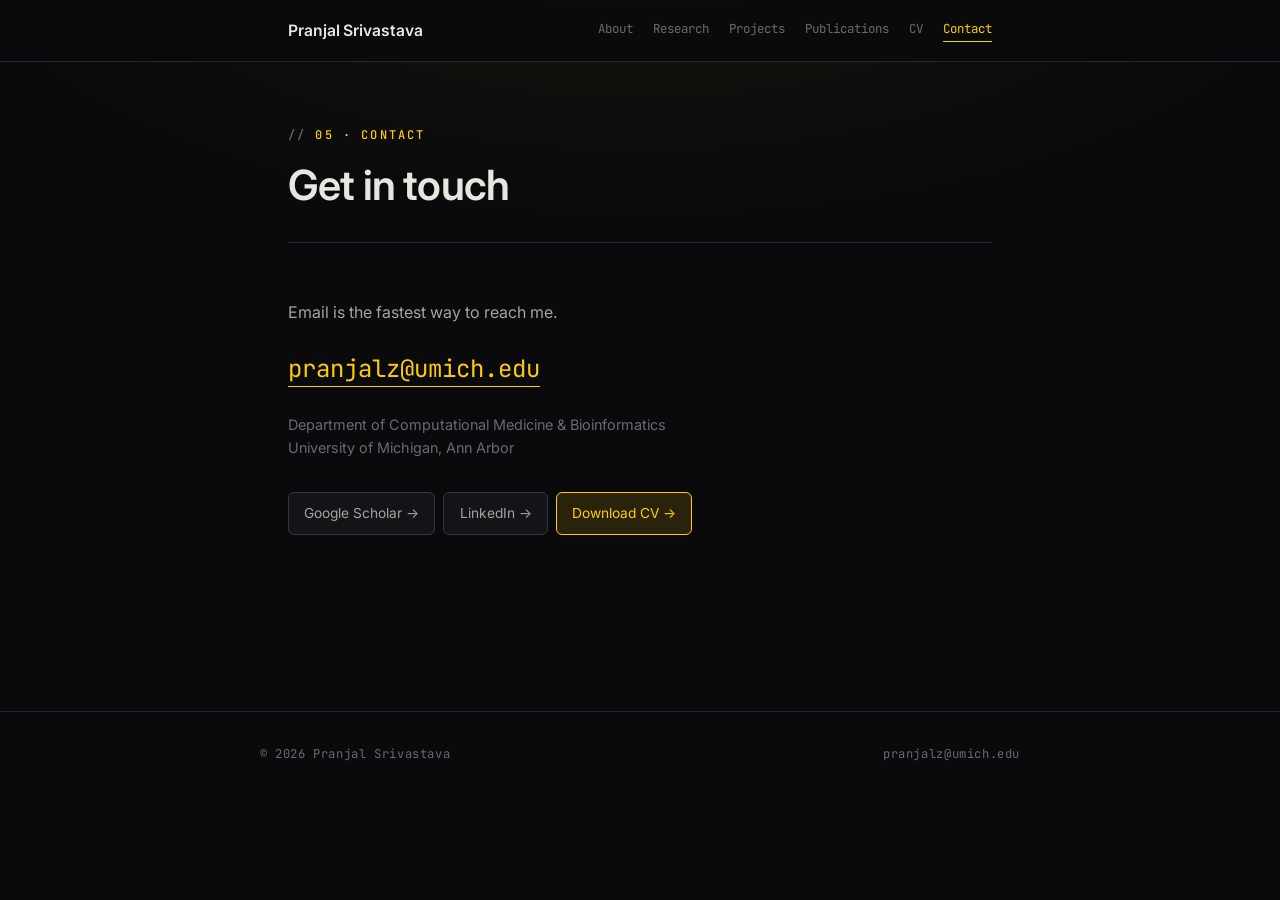
==== contact.html @ e6877b42 "Initial site: multi-page modern dark academic homepage Pages: About, Research, Projects, Publication" ====
<!DOCTYPE html>
<html lang="en">
<head>
<meta charset="UTF-8" />
<meta name="viewport" content="width=device-width, initial-scale=1.0" />
<title>Contact &mdash; Pranjal Srivastava</title>
<meta name="description" content="Contact Pranjal Srivastava." />
<link rel="preconnect" href="https://fonts.googleapis.com" />
<link rel="preconnect" href="https://fonts.gstatic.com" crossorigin />
<link href="https://fonts.googleapis.com/css2?family=Inter:wght@400;500;600;700&family=JetBrains+Mono:wght@400;500&display=swap" rel="stylesheet" />
<link rel="stylesheet" href="styles.css" />
</head>
<body>

<header class="site-header">
  <div class="site-header-inner">
    <a href="index.html" class="site-title">Pranjal Srivastava</a>
    <nav class="site-nav">
      <a href="index.html">About</a>
      <a href="research.html">Research</a>
      <a href="projects.html">Projects</a>
      <a href="publications.html">Publications</a>
      <a href="cv.html">CV</a>
      <a href="contact.html" class="active">Contact</a>
    </nav>
  </div>
</header>

<main>

  <div class="page-header">
    <p class="kicker">05 &middot; Contact</p>
    <h1>Get in touch</h1>
  </div>

  <p>Email is the fastest way to reach me.</p>

  <p class="contact-grid">
    <a href="mailto:pranjalz@umich.edu" class="big-link">pranjalz@umich.edu</a>
  </p>

  <p class="muted">
    Department of Computational Medicine &amp; Bioinformatics<br />
    University of Michigan, Ann Arbor
  </p>

  <div class="quick-links">
    <a href="https://scholar.google.com/citations?user=CP9EmAwAAAAJ&amp;hl=en" class="ext">Google Scholar &rarr;</a>
    <a href="https://www.linkedin.com/in/pranjal-srivas/" class="ext">LinkedIn &rarr;</a>
    <a href="assets/pranjal_srivastava_cv.pdf" class="ext cv">Download CV &rarr;</a>
  </div>

</main>

<footer>
  <div class="footer-inner">
    <span>&copy; <span id="year">2026</span> Pranjal Srivastava</span>
    <span><a href="mailto:pranjalz@umich.edu">pranjalz@umich.edu</a></span>
  </div>
</footer>

<script>
  document.getElementById('year').textContent = new Date().getFullYear();
</script>
</body>
</html>
---- styles.css ----
/* ============================================
   Pranjal Srivastava — personal site
   Modern dark, multi-page
   ============================================ */

:root {
  --bg: #0a0a0c;
  --bg-elev: #131418;
  --bg-elev-2: #1a1b21;
  --bg-header: rgba(10, 10, 12, 0.78);
  --fg: #e8e6e1;
  --fg-dim: #a6a39c;
  --fg-muted: #6b6970;
  --accent: #ffcb05;
  --accent-soft: #ffcb0520;
  --accent-2: #7dd3fc;
  --rule: #25262d;
  --rule-strong: #34353d;

  --sans: "Inter", -apple-system, BlinkMacSystemFont, "Segoe UI", Helvetica, Arial, sans-serif;
  --mono: "JetBrains Mono", "SF Mono", Menlo, Consolas, monospace;

  --radius: 6px;
  --radius-lg: 10px;
  --max-w: 760px;
}

* { box-sizing: border-box; }

html {
  -webkit-text-size-adjust: 100%;
  scroll-behavior: smooth;
}

body {
  margin: 0;
  background:
    radial-gradient(ellipse 80% 50% at 50% -10%, rgba(255, 203, 5, 0.06), transparent 70%),
    var(--bg);
  background-attachment: fixed;
  color: var(--fg);
  font-family: var(--sans);
  font-size: 16px;
  line-height: 1.65;
  -webkit-font-smoothing: antialiased;
  -moz-osx-font-smoothing: grayscale;
  text-rendering: optimizeLegibility;
}

::selection {
  background: var(--accent);
  color: var(--bg);
}

a {
  color: var(--fg);
  text-decoration: none;
  transition: color 140ms ease, border-color 140ms ease, background-color 140ms ease;
}
a:hover { color: var(--accent); }

/* ============================================
   SITE HEADER (shared)
   ============================================ */
.site-header {
  position: sticky;
  top: 0;
  z-index: 100;
  background: var(--bg-header);
  backdrop-filter: saturate(140%) blur(12px);
  -webkit-backdrop-filter: saturate(140%) blur(12px);
  border-bottom: 1px solid var(--rule);
}

.site-header-inner {
  max-width: var(--max-w);
  margin: 0 auto;
  padding: 1.1rem 1.75rem;
  display: flex;
  align-items: center;
  justify-content: space-between;
  gap: 1.5rem;
}

.site-title {
  font-weight: 600;
  font-size: 0.98rem;
  letter-spacing: -0.005em;
  color: var(--fg);
}
.site-title:hover { color: var(--accent); }

.site-nav {
  display: flex;
  gap: 1.25rem;
  font-family: var(--mono);
  font-size: 0.78rem;
}
.site-nav a {
  color: var(--fg-muted);
  border-bottom: 1px solid transparent;
  padding-bottom: 2px;
}
.site-nav a:hover {
  color: var(--accent);
}
.site-nav a.active {
  color: var(--accent);
  border-bottom-color: var(--accent);
}

/* ============================================
   MAIN
   ============================================ */
main {
  max-width: var(--max-w);
  margin: 0 auto;
  padding: 4rem 1.75rem 6rem;
}

.page-header {
  margin-bottom: 3.5rem;
  padding-bottom: 2rem;
  border-bottom: 1px solid var(--rule);
}

.kicker {
  font-family: var(--mono);
  font-size: 0.75rem;
  font-weight: 500;
  letter-spacing: 0.18em;
  text-transform: uppercase;
  color: var(--accent);
  margin: 0 0 1rem;
}
.kicker::before {
  content: "// ";
  color: var(--fg-muted);
}

h1 {
  font-family: var(--sans);
  font-weight: 600;
  font-size: clamp(1.85rem, 4.5vw, 2.6rem);
  line-height: 1.15;
  letter-spacing: -0.02em;
  margin: 0;
  color: var(--fg);
}

h2 {
  font-family: var(--sans);
  font-weight: 600;
  font-size: 1.15rem;
  letter-spacing: -0.005em;
  margin: 2.5rem 0 1.25rem;
  color: var(--fg);
  padding-bottom: 0.5rem;
  border-bottom: 1px solid var(--rule);
}
h2:first-child { margin-top: 0; }

h3 {
  font-size: 1rem;
  font-weight: 600;
  margin: 0;
  color: var(--fg);
  letter-spacing: -0.005em;
}

p { margin: 0 0 1rem; color: var(--fg-dim); }
p:last-child { margin-bottom: 0; }
p.lead { font-size: 1.05rem; color: var(--fg); margin-bottom: 1.5rem; }
.muted { color: var(--fg-muted); font-size: 0.9rem; }

/* ============================================
   ABOUT / HOME — quick-link tiles
   ============================================ */
.quick-links {
  display: flex;
  flex-wrap: wrap;
  gap: 0.5rem;
  margin: 2rem 0 0;
}
.ext {
  display: inline-flex;
  align-items: center;
  padding: 0.55rem 0.95rem;
  border: 1px solid var(--rule-strong);
  border-radius: var(--radius);
  font-size: 0.86rem;
  color: var(--fg-dim);
  background: var(--bg-elev);
}
.ext:hover {
  color: var(--accent);
  border-color: var(--accent);
  background: var(--accent-soft);
}
.ext.cv {
  color: var(--accent);
  border-color: var(--accent);
  background: var(--accent-soft);
}
.ext.cv:hover {
  background: var(--accent);
  color: var(--bg);
}

/* ============================================
   RESEARCH TOPICS
   ============================================ */
.topics {
  list-style: none;
  padding: 0;
  margin: 0;
  display: grid;
  gap: 0.5rem;
}
.topics li {
  padding: 1rem 1.15rem;
  background: var(--bg-elev);
  border: 1px solid var(--rule);
  border-radius: var(--radius);
  color: var(--fg-dim);
  transition: border-color 140ms ease, transform 140ms ease;
}
.topics li:hover {
  border-color: var(--rule-strong);
  transform: translateX(2px);
}
.topics strong {
  color: var(--accent);
  font-weight: 600;
  display: block;
  margin-bottom: 0.15rem;
  font-size: 0.95rem;
}

/* ============================================
   PROJECTS
   ============================================ */
.projects {
  display: grid;
  gap: 1rem;
}
.project {
  background: var(--bg-elev);
  border: 1px solid var(--rule);
  border-radius: var(--radius-lg);
  padding: 1.4rem 1.5rem;
  transition: border-color 180ms ease, transform 180ms ease, background-color 180ms ease;
}
.project:hover {
  border-color: var(--accent);
  background: var(--bg-elev-2);
  transform: translateY(-2px);
}
.project header {
  display: flex;
  align-items: baseline;
  justify-content: space-between;
  gap: 1rem;
  margin-bottom: 0.6rem;
  flex-wrap: wrap;
}
.project p { color: var(--fg-dim); font-size: 0.94rem; margin-bottom: 0.75rem; }

.status {
  font-family: var(--mono);
  font-size: 0.7rem;
  font-weight: 500;
  letter-spacing: 0.08em;
  text-transform: uppercase;
  color: var(--fg-muted);
  padding: 0.18rem 0.5rem;
  border: 1px solid var(--rule);
  border-radius: 4px;
  white-space: nowrap;
}
.status.active {
  color: var(--accent);
  border-color: var(--accent);
  background: var(--accent-soft);
}

.tags {
  display: flex;
  flex-wrap: wrap;
  gap: 0.4rem;
  margin: 0 !important;
}
.tags span {
  font-family: var(--mono);
  font-size: 0.7rem;
  color: var(--fg-muted);
  padding: 0.15rem 0.5rem;
  border: 1px solid var(--rule);
  border-radius: 4px;
  background: var(--bg);
}

/* ============================================
   PUBLICATIONS
   ============================================ */
.pubs {
  padding: 0;
  margin: 0;
  list-style: none;
  counter-reset: pub;
}
.pubs li {
  position: relative;
  padding: 1.1rem 0 1.1rem 2.5rem;
  border-bottom: 1px solid var(--rule);
  font-size: 0.95rem;
  color: var(--fg-dim);
  line-height: 1.55;
  counter-increment: pub;
}
.pubs li::before {
  content: counter(pub, decimal-leading-zero);
  position: absolute;
  left: 0;
  top: 1.15rem;
  font-family: var(--mono);
  font-size: 0.75rem;
  color: var(--accent);
  font-weight: 500;
}
.pubs li:last-child { border-bottom: none; }
.pubs em {
  color: var(--fg);
  font-style: normal;
  font-weight: 500;
  display: block;
  margin: 0.15rem 0;
}
.pubs strong { color: var(--accent); font-weight: 600; }
.pubs .venue { font-style: italic; color: var(--fg-muted); }
.pubs a {
  font-family: var(--mono);
  font-size: 0.72rem;
  text-transform: uppercase;
  letter-spacing: 0.08em;
  margin-left: 0.4rem;
  color: var(--fg-muted);
  padding: 0.1rem 0.4rem;
  border: 1px solid var(--rule);
  border-radius: 3px;
}
.pubs a:hover {
  color: var(--accent);
  border-color: var(--accent);
}

.aside {
  font-size: 0.88rem;
  color: var(--fg-muted);
  margin-top: 1.25rem;
  font-style: italic;
}

/* ============================================
   CV — Experience & Education
   ============================================ */
dl { margin: 0; }
dt {
  font-weight: 600;
  margin-top: 1.5rem;
  color: var(--fg);
  font-size: 0.98rem;
  padding-left: 1rem;
  border-left: 2px solid var(--accent);
}
dt:first-of-type { margin-top: 0; }
dd {
  margin: 0.4rem 0 0 1rem;
  color: var(--fg-dim);
  font-size: 0.94rem;
}
.experience dd em { color: var(--fg-muted); font-style: italic; }

.cv-download {
  margin: 2rem 0 3rem;
  padding: 1.5rem;
  background: var(--bg-elev);
  border: 1px solid var(--rule);
  border-radius: var(--radius-lg);
  display: flex;
  align-items: center;
  justify-content: space-between;
  gap: 1rem;
  flex-wrap: wrap;
}
.cv-download p { margin: 0; }

/* ============================================
   CONTACT
   ============================================ */
.big-link {
  font-family: var(--mono);
  font-size: clamp(1.1rem, 3vw, 1.5rem);
  color: var(--accent);
  border-bottom: 1px solid var(--accent);
  padding-bottom: 0.15rem;
}
.big-link:hover {
  color: var(--fg);
  border-bottom-color: var(--fg);
}
.contact-grid { margin: 1.5rem 0; }

/* ============================================
   FOOTER
   ============================================ */
footer {
  border-top: 1px solid var(--rule);
  margin-top: 5rem;
  padding: 2rem 1.75rem;
  font-family: var(--mono);
  font-size: 0.76rem;
  color: var(--fg-muted);
  letter-spacing: 0.05em;
}
.footer-inner {
  max-width: var(--max-w);
  margin: 0 auto;
  display: flex;
  justify-content: space-between;
  align-items: center;
  gap: 1rem;
  flex-wrap: wrap;
}
.footer-inner a { color: var(--fg-muted); }
.footer-inner a:hover { color: var(--accent); }

/* ============================================
   RESPONSIVE
   ============================================ */
@media (max-width: 640px) {
  main { padding: 2.5rem 1.25rem 4rem; }
  body { font-size: 15px; }
  .site-header-inner {
    flex-direction: column;
    align-items: flex-start;
    gap: 0.75rem;
    padding: 0.9rem 1.25rem;
  }
  .site-nav { gap: 0.85rem; flex-wrap: wrap; }
  .page-header { margin-bottom: 2.5rem; }
  .quick-links .ext { flex: 1 1 auto; justify-content: center; }
  .project { padding: 1.15rem 1.15rem; }
  .project header { flex-direction: column; gap: 0.4rem; }
  .cv-download { flex-direction: column; align-items: flex-start; }
}

/* ============================================
   REDUCED MOTION
   ============================================ */
@media (prefers-reduced-motion: reduce) {
  * { transition: none !important; scroll-behavior: auto !important; }
  html { scroll-behavior: auto; }
}
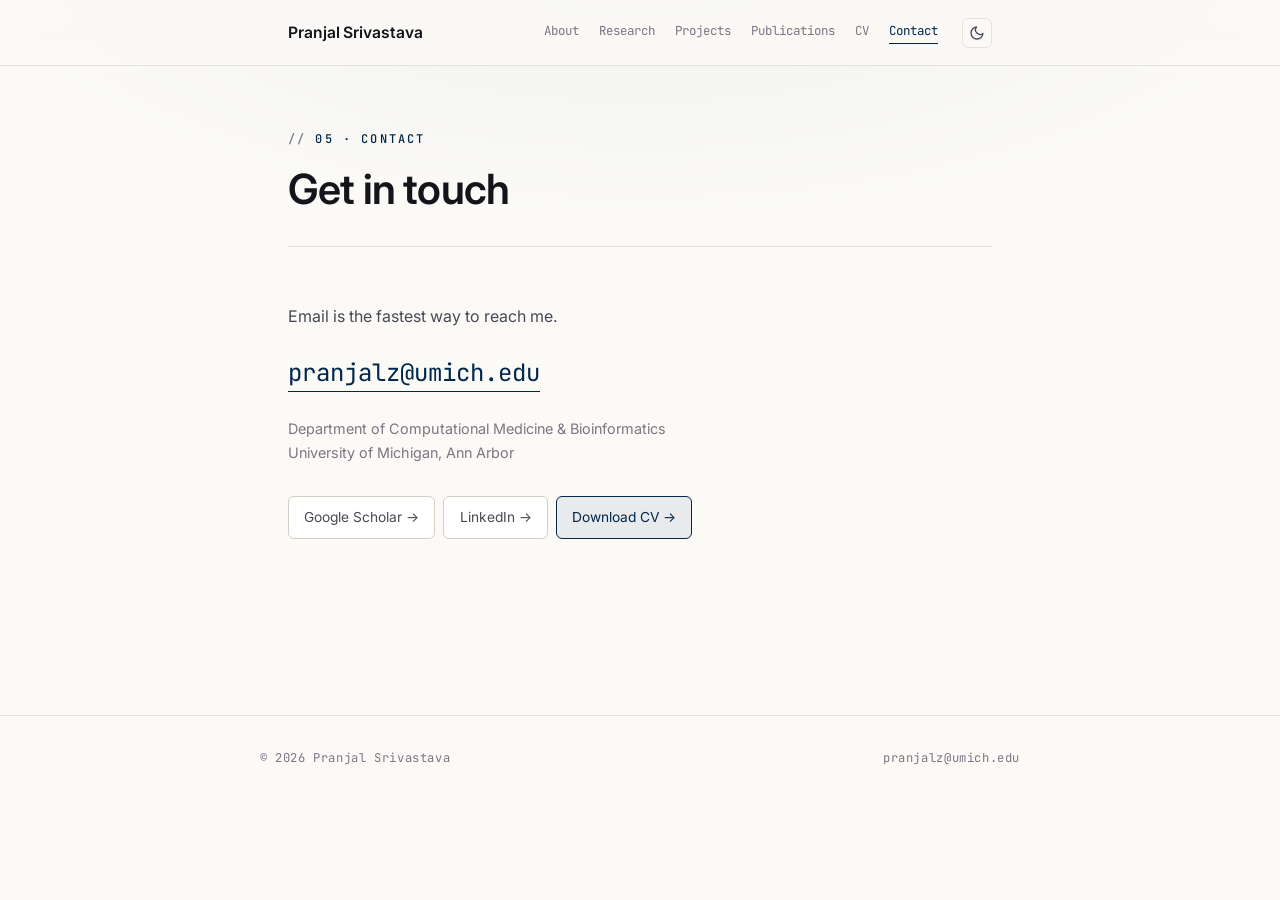
==== commit ad75f8c4: "Add files via upload" ====
--- a/contact.html
+++ b/contact.html
@@ -9,6 +9,7 @@
 <link rel="preconnect" href="https://fonts.gstatic.com" crossorigin />
 <link href="https://fonts.googleapis.com/css2?family=Inter:wght@400;500;600;700&family=JetBrains+Mono:wght@400;500&display=swap" rel="stylesheet" />
 <link rel="stylesheet" href="styles.css" />
+<script src="theme.js"></script>
 </head>
 <body>
 
@@ -22,6 +23,10 @@
       <a href="publications.html">Publications</a>
       <a href="cv.html">CV</a>
       <a href="contact.html" class="active">Contact</a>
+      <button class="theme-toggle" type="button" onclick="toggleTheme()" aria-label="Toggle color theme" title="Toggle color theme">
+        <svg class="icon icon-sun" viewBox="0 0 24 24" fill="none" stroke="currentColor" stroke-width="2" stroke-linecap="round" stroke-linejoin="round"><circle cx="12" cy="12" r="4"/><path d="M12 2v2m0 16v2M4.93 4.93l1.41 1.41m11.32 11.32l1.41 1.41M2 12h2m16 0h2M4.93 19.07l1.41-1.41m11.32-11.32l1.41-1.41"/></svg>
+        <svg class="icon icon-moon" viewBox="0 0 24 24" fill="none" stroke="currentColor" stroke-width="2" stroke-linecap="round" stroke-linejoin="round"><path d="M21 12.79A9 9 0 1 1 11.21 3 7 7 0 0 0 21 12.79z"/></svg>
+      </button>
     </nav>
   </div>
 </header>
--- a/styles.css
+++ b/styles.css
@@ -4,6 +4,7 @@
    ============================================ */
 
 :root {
+  /* Dark theme (default) */
   --bg: #0a0a0c;
   --bg-elev: #131418;
   --bg-elev-2: #1a1b21;
@@ -16,6 +17,7 @@
   --accent-2: #7dd3fc;
   --rule: #25262d;
   --rule-strong: #34353d;
+  --glow: rgba(255, 203, 5, 0.06);
 
   --sans: "Inter", -apple-system, BlinkMacSystemFont, "Segoe UI", Helvetica, Arial, sans-serif;
   --mono: "JetBrains Mono", "SF Mono", Menlo, Consolas, monospace;
@@ -25,6 +27,21 @@
   --max-w: 760px;
 }
 
+[data-theme="light"] {
+  --bg: #fbfaf7;
+  --bg-elev: #ffffff;
+  --bg-elev-2: #f5f3ee;
+  --bg-header: rgba(251, 250, 247, 0.85);
+  --fg: #15141a;
+  --fg-dim: #4a4853;
+  --fg-muted: #7a7682;
+  --accent: #00274c;       /* Michigan blue — high contrast on cream */
+  --accent-soft: #00274c12;
+  --rule: #e6e3dc;
+  --rule-strong: #d3cfc4;
+  --glow: rgba(0, 39, 76, 0.05);
+}
+
 * { box-sizing: border-box; }
 
 html {
@@ -35,7 +52,7 @@
 body {
   margin: 0;
   background:
-    radial-gradient(ellipse 80% 50% at 50% -10%, rgba(255, 203, 5, 0.06), transparent 70%),
+    radial-gradient(ellipse 80% 50% at 50% -10%, var(--glow), transparent 70%),
     var(--bg);
   background-attachment: fixed;
   color: var(--fg);
@@ -92,6 +109,7 @@
 
 .site-nav {
   display: flex;
+  align-items: center;
   gap: 1.25rem;
   font-family: var(--mono);
   font-size: 0.78rem;
@@ -108,6 +126,33 @@
   color: var(--accent);
   border-bottom-color: var(--accent);
 }
+
+/* ---- Theme toggle ---- */
+.theme-toggle {
+  display: inline-flex;
+  align-items: center;
+  justify-content: center;
+  width: 30px;
+  height: 30px;
+  padding: 0;
+  margin-left: 0.25rem;
+  background: transparent;
+  border: 1px solid var(--rule);
+  border-radius: 6px;
+  color: var(--fg-dim);
+  cursor: pointer;
+  transition: color 140ms ease, border-color 140ms ease, background-color 140ms ease;
+}
+.theme-toggle:hover {
+  color: var(--accent);
+  border-color: var(--accent);
+  background: var(--accent-soft);
+}
+.theme-toggle .icon { display: block; width: 16px; height: 16px; }
+.theme-toggle .icon-sun { display: none; }
+.theme-toggle .icon-moon { display: block; }
+[data-theme="dark"] .theme-toggle .icon-sun { display: block; }
+[data-theme="dark"] .theme-toggle .icon-moon { display: none; }
 
 /* ============================================
    MAIN
@@ -282,6 +327,28 @@
   color: var(--accent);
   border-color: var(--accent);
   background: var(--accent-soft);
+}
+
+.project-links {
+  display: flex;
+  flex-wrap: wrap;
+  gap: 0.4rem;
+  margin: 0 0 0.75rem !important;
+}
+.project-links a {
+  font-family: var(--mono);
+  font-size: 0.72rem;
+  text-transform: uppercase;
+  letter-spacing: 0.06em;
+  color: var(--fg-muted);
+  padding: 0.18rem 0.5rem;
+  border: 1px solid var(--rule);
+  border-radius: 4px;
+  background: var(--bg);
+}
+.project-links a:hover {
+  color: var(--accent);
+  border-color: var(--accent);
 }
 
 .tags {
